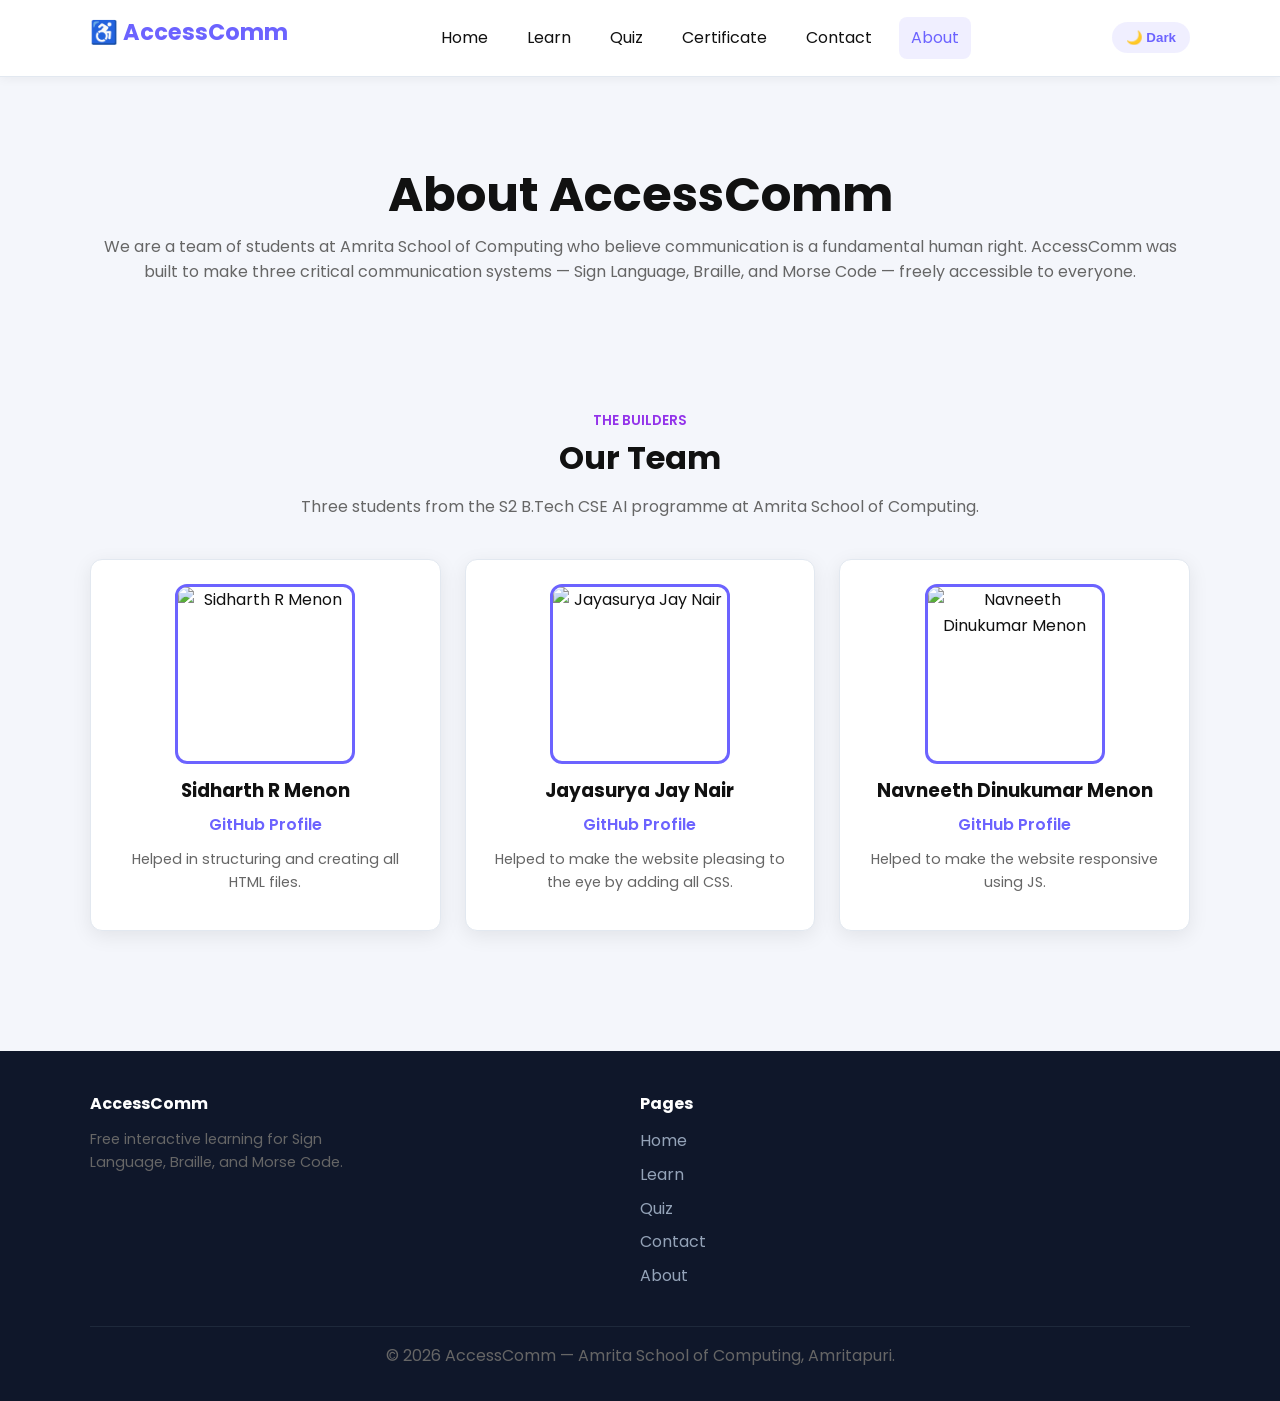
==== about.html @ b34367df "Add files via upload" ====
<!DOCTYPE html>
<html lang="en">
<head>
  <meta charset="UTF-8" />
  <meta name="viewport" content="width=device-width, initial-scale=1.0" />
  <title>AccessComm — About Us</title>
  <meta name="description" content="Learn about the AccessComm team and our mission to make communication accessible to everyone." />
  <meta name="keywords" content="about accesscomm, accessibility mission, disability communication team" />
  <meta property="og:title" content="About AccessComm" />
  <meta property="og:description" content="Our mission: universal communication for everyone." />
  <link rel="icon" href="favicon.svg" type="image/svg+xml" />
  <link rel="stylesheet" href="style.css" />
  <style>
    .about-hero { padding: 60px 0 30px; text-align: center; }
    .team-grid { display: grid; grid-template-columns: repeat(3,1fr); gap: 24px; margin-top: 2rem; }
     .team-card{
 text-align:center;

}
    .avatar { width: 80px; height: 80px; border-radius: 50%; margin: 0 auto 12px; font-size: 2.2rem; display: flex; align-items: center; justify-content: center; background: rgba(108,99,255,0.1); border: 3px solid var(--primary);}
  </style>
</head>
<body>

<header class="navbar">
  <div class="container nav-content">
    <h2 class="logo">AccessComm</h2>
    <nav class="nav-links" id="navLinks" aria-label="Main navigation">
      <a href="index.html">Home</a>
      <a href="learn.html">Learn</a>
      <a href="quiz.html">Quiz</a>
      <a href="certificate.html">Certificate</a>
      <a href="contact.html">Contact</a>
      <a href="about.html" class="active" aria-current="page">About</a>
    </nav>
    <div class="nav-actions">
      <button id="themeBtn" aria-label="Toggle dark mode">🌙 Dark</button>
      </button>
    </div>
  </div>
</header>

<main>

  <section class="about-hero" aria-labelledby="about-heading">
    <div class="container">
      <h1 id="about-heading">About AccessComm</h1>
      <p>We are a team of students at Amrita School of Computing who believe communication is a fundamental human right. AccessComm was built to make three critical communication systems — Sign Language, Braille, and Morse Code — freely accessible to everyone.</p>
    </div>
  </section>

  <!-- Team Cards -->
  <section style="padding:40px 0;" aria-labelledby="team-heading" id="team">
    <div class="container">
      <div class="section-header">
        <span class="section-tag">The Builders</span>
        <h2 id="team-heading">Our Team</h2>
        <p>Three students from the S2 B.Tech CSE AI programme at Amrita School of Computing.</p>
      </div>
      <div class="team-grid">
        <article class="card team-card" aria-labelledby="t1">
          <img src="images/Sidharth.jpeg"
     alt="Sidharth R Menon"
     class="avatar-img">
          <h3 id="t1">Sidharth R Menon</h3>

<a href="https://github.com/Sidharth-R-M"
   target="_blank"
   class="github-link">
   GitHub Profile
</a>

<p style="margin-top:10px;font-size:0.9rem;">
  Helped in structuring and creating all HTML files.
</p>
        </article>
        <article class="card team-card" aria-labelledby="t2">
          <img src="images/Jay.jpeg"
     alt="Jayasurya Jay Nair"
     class="avatar-img">
          <h3 id="t2">Jayasurya Jay Nair</h3>

<a href="https://github.com/dieanker"
   target="_blank"
   class="github-link">
   GitHub Profile
</a>

<p style="margin-top:10px;font-size:0.9rem;">
  Helped to make the website pleasing to the eye by adding all CSS.
</p>
        </article>
        <article class="card team-card" aria-labelledby="t3">
          <img src="images/Navneeth.jpeg"
     alt="Navneeth Dinukumar Menon"
     class="avatar-img">
          <h3 id="t3">Navneeth Dinukumar Menon</h3>

<a href="https://github.com/navneethdm"
   target="_blank"
   class="github-link">
   GitHub Profile
</a>

<p style="margin-top:10px;font-size:0.9rem;">
  Helped to make the website responsive using JS.
</p>
        </article>
      </div>
    </div>
  </section>
</main>

<footer>
  <div class="footer-grid">
    <div>
      <h4>AccessComm</h4>
      <p style="font-size:0.9rem;max-width:260px;">Free interactive learning for Sign Language, Braille, and Morse Code.</p>
    </div>
    <div>
      <h4>Pages</h4>
      <ul>
        <li><a href="index.html">Home</a></li>
        <li><a href="learn.html">Learn</a></li>
        <li><a href="quiz.html">Quiz</a></li>
        <li><a href="contact.html">Contact</a></li>
        <li><a href="about.html">About</a></li>
      </ul>
    </div>
  </div>
  <div class="footer-bottom">
    <p>© 2026 AccessComm — Amrita School of Computing, Amritapuri.</p>
  </div>
</footer>

<script src="script.js"></script>
</body>
</html>
---- style.css ----
@import url('https://fonts.googleapis.com/css2?family=Poppins:wght@400;500;600;700&display=swap');

:root{
 --primary:#6c63ff;
 --secondary:#9333ea;
 --bg:#f4f6fb;
 --card:#fff;
 --text:#111;
 --light:#666;
 --border:#e2e8f0;
 --shadow:0 5px 20px rgba(0,0,0,.08);
 --radius:12px;
}

body.dark{
 --bg:#0f172a;
 --card:#1e293b;
 --text:#f1f5f9;
 --light:#94a3b8;
 --border:#334155;
}

*{
 margin:0;
 padding:0;
 box-sizing:border-box;
}

html{
 scroll-behavior:smooth;
}

body{
 font-family:Poppins,sans-serif;
 background:var(--bg);
 color:var(--text);
 line-height:1.6;
}

h1{
 font-size:clamp(2rem,4vw,3rem);
}

h2{
 font-size:clamp(1.5rem,3vw,2rem);
 margin-bottom:10px;
}

p{
 color:var(--light);
 margin-bottom:12px;
}

a{
 text-decoration:none;
 color:var(--primary);
 transition:.3s;
}

a:hover{
 color:var(--secondary);
}

img{
 width:100%;
 display:block;
 border-radius:10px;
}

.container{
 width:90%;
 max-width:1100px;
 margin:auto;
 padding:20px 0;
}

/* NAVBAR */

.navbar{
 position:sticky;
 top:0;
 background:var(--card);
 border-bottom:1px solid var(--border);
 box-shadow:0 2px 10px rgba(0,0,0,.05);
 z-index:1000;
}

.nav-content{
 display:flex;
 justify-content:space-between;
 align-items:center;
 padding:15px 0;
}

.logo{
 font-size:1.4rem;
 font-weight:700;
 color:var(--primary);
}

.logo::before{
 content:"♿ ";
}

.nav-links{
 display:flex;
 gap:15px;
}

.nav-links a{
 padding:8px 12px;
 border-radius:8px;
 color:var(--text);
}

.nav-links a:hover,
.nav-links .active{
 background:rgba(108,99,255,.1);
 color:var(--primary);
}

#themeBtn{
 padding:8px 14px;
 border:none;
 border-radius:30px;
 cursor:pointer;
 background:rgba(108,99,255,.1);
 color:var(--primary);
 font-weight:600;
}

#themeBtn:hover{
 background:var(--primary);
 color:#fff;
}

/* HERO */

.hero{
 text-align:center;
 padding:80px 20px;
 background:linear-gradient(135deg,#eef2ff,#faf5ff);
 position:relative;
 overflow:hidden;
}

body.dark .hero{
 background:linear-gradient(135deg,#1e1b4b,#2d1b4e);
}

.hero::before{
 content:"";
 position:absolute;
 width:250px;
 height:250px;
 border-radius:50%;
 background:rgba(108,99,255,.1);
 top:-80px;
 right:-80px;
}

.hero h1{
 margin-bottom:15px;
}

.hero p{
 max-width:600px;
 margin:auto auto 25px;
 font-size:1.1rem;
}

/* BUTTONS */

.btn,
button{
 display:inline-block;
 padding:12px 24px;
 border:none;
 border-radius:8px;
 cursor:pointer;
 font-weight:600;
 transition:.3s;
}

.btn:hover,
button:hover{
 transform:translateY(-2px);
}

.gradient,
.download-btn{
 background:linear-gradient(90deg,var(--primary),var(--secondary));
 color:#fff;
}

.btn-outline,
.cert-btn{
 background:none;
 border:2px solid var(--primary);
 color:var(--primary);
}

.btn-outline:hover,
.cert-btn:hover{
 background:var(--primary);
 color:#fff;
}

/* CARDS */

.cards{
 display:flex;
 flex-wrap:wrap;
 gap:20px;
 margin-top:40px;
}

.card,
.stat-card,
.certificate{
 background:var(--card);
 border:1px solid var(--border);
 border-radius:var(--radius);
 box-shadow:var(--shadow);
}

.card{
 flex:1;
 min-width:240px;
 padding:24px;
 transition:.3s;
}

.card:hover{
 transform:translateY(-5px);
}

.cards>.card{
 display:flex;
 flex-direction:column;
 gap:10px;
}

/* GRID */

.grid{
 display:grid;
 grid-template-columns:repeat(6,1fr);
 gap:12px;
 margin-top:20px;
}

.grid .card{
 text-align:center;
 padding:15px 10px;
 min-width:auto;
}

/* SECTION */

.section-header{
 text-align:center;
 margin-bottom:40px;
}

.section-tag{
 color:var(--secondary);
 font-size:.85rem;
 font-weight:600;
 text-transform:uppercase;
}

/* FORM */

.form-section{
 padding:40px 0;
}

.form-group{
 margin-bottom:18px;
}

.form-group label{
 display:block;
 margin-bottom:6px;
 font-weight:600;
}

.form-group input,
.form-group textarea,
.form-group select,
#textInput{
 width:100%;
 padding:12px;
 border:2px solid var(--border);
 border-radius:8px;
 background:var(--card);
 color:var(--text);
 outline:none;
 transition:.3s;
}

.form-group input:focus,
.form-group textarea:focus,
.form-group select:focus,
#textInput:focus{
 border-color:var(--primary);
}

.radio-group,
.check-group{
 display:flex;
 flex-wrap:wrap;
 gap:15px;
 margin-top:10px;
}

/* TABLE */

.table-wrap{
 overflow:auto;
 margin:30px 0;
 border-radius:var(--radius);
 box-shadow:var(--shadow);
}

table{
 width:100%;
 border-collapse:collapse;
 background:var(--card);
}

caption{
 padding:14px;
 background:var(--primary);
 color:#fff;
 font-weight:700;
 text-align:left;
}

th,td{
 padding:12px 16px;
 text-align:left;
 border-bottom:1px solid var(--border);
}

th{
 background:var(--primary);
 color:#fff;
}

tr:nth-child(even){
 background:rgba(108,99,255,.03);
}

tr:hover{
 background:rgba(108,99,255,.06);
}

/* DETAILS */

details{
 background:var(--card);
 border:1px solid var(--border);
 border-radius:8px;
 margin-bottom:10px;
 overflow:hidden;
}

summary{
 padding:14px;
 cursor:pointer;
 font-weight:600;
}

details p{
 padding:0 14px 14px;
}

/* QUIZ */

.progress-bar{
 width:100%;
 height:10px;
 background:var(--border);
 border-radius:10px;
 margin-bottom:15px;
}

#progressFill{
 height:100%;
 width:0%;
 border-radius:10px;
 background:linear-gradient(90deg,var(--primary),var(--secondary));
 transition:.3s;
}

/* CERTIFICATE */

.certificate{
 max-width:700px;
 margin:40px auto;
 padding:50px 30px;
 text-align:center;
 border:3px solid var(--primary);
 position:relative;
}

.certificate::before{
 content:"🏆";
 position:absolute;
 top:-22px;
 left:50%;
 transform:translateX(-50%);
 font-size:2rem;
 background:var(--card);
 padding:0 10px;
}

#certName{
 display:inline-block;
 border-bottom:2px solid var(--text);
 padding:5px 30px;
 margin:10px 0;
 color:var(--primary);
 font-size:1.5rem;
}

/* MORSE */

#output{
 margin-top:12px;
 padding:14px;
 border-radius:8px;
 background:rgba(108,99,255,.08);
 border:1px solid var(--border);
 color:var(--primary);
 font-family:monospace;
 min-height:50px;
}

/* LIST */

.styled-list{
 list-style:none;
}

.styled-list li{
 padding:8px 0 8px 20px;
 position:relative;
 color:var(--light);
}

.styled-list li::before{
 content:"▸";
 position:absolute;
 left:0;
 color:var(--primary);
}

/* FOOTER */

footer{
 background:#0f172a;
 color:#94a3b8;
 padding:40px 20px 20px;
 margin-top:60px;
}

.footer-grid{
 display:grid;
 grid-template-columns:2fr 1fr 1fr;
 gap:40px;
 max-width:1100px;
 margin:auto auto 30px;
}

footer h4{
 color:#fff;
 margin-bottom:12px;
}

footer ul{
 list-style:none;
}

footer li{
 margin-bottom:8px;
}

footer a{
 color:#94a3b8;
}

footer a:hover{
 color:#fff;
}

.footer-bottom{
 border-top:1px solid #1e293b;
 padding-top:16px;
 text-align:center;
 max-width:1100px;
 margin:auto;
}


/* Fieldset */

fieldset {
  border: none;
  padding: 0;
  margin: 0 0 20px 0;
}

legend {
  font-weight: 600;
  margin-bottom: 15px;
  padding: 0;
}

/* TEAM IMAGES */

.avatar-img{
 width:180px;
 height:180px;
 object-fit:cover;
 border-radius:12px;
 border:3px solid var(--primary);
 margin:0 auto 12px;
 display:block;
}

.github-link{
 display:inline-block;
 margin-top:6px;
 text-decoration:none;
 color:var(--primary);
 font-weight:600;
}

.github-link:hover{
 text-decoration:underline;
}
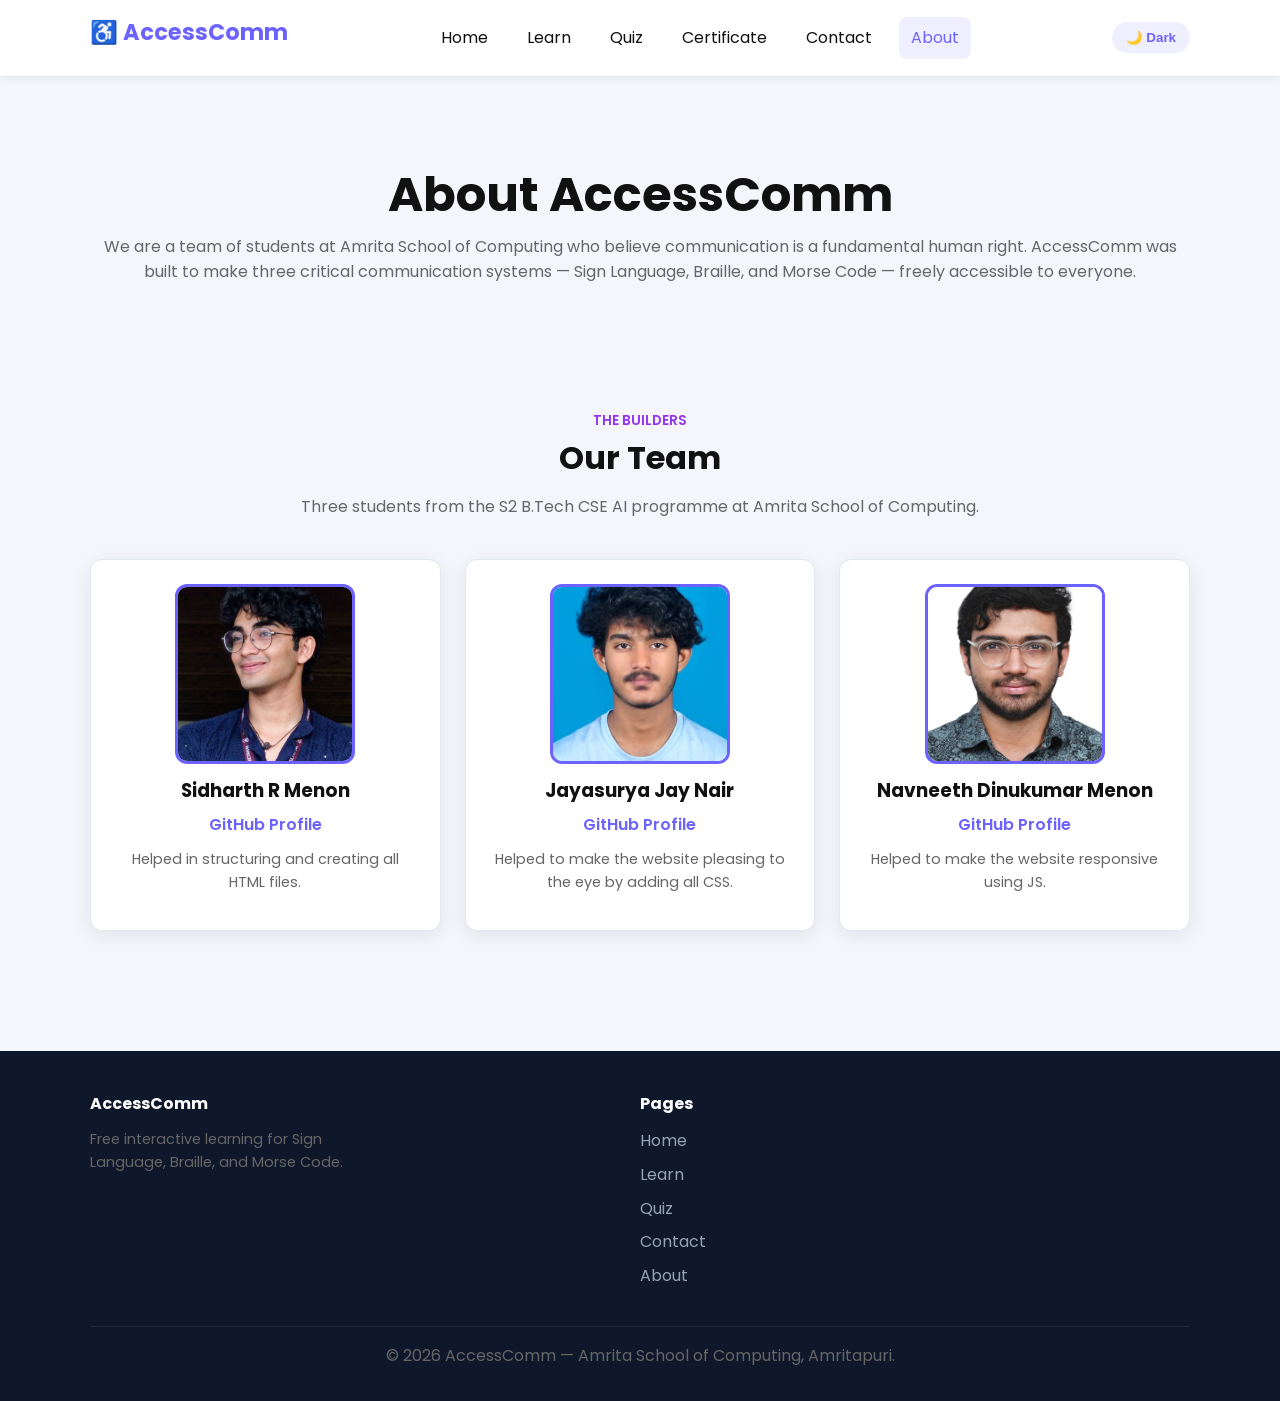
==== commit 051885c6: "Update about.html" ====
--- a/about.html
+++ b/about.html
@@ -59,7 +59,7 @@
       </div>
       <div class="team-grid">
         <article class="card team-card" aria-labelledby="t1">
-          <img src="images/Sidharth.jpeg"
+          <img src="Sidharth.jpeg"
      alt="Sidharth R Menon"
      class="avatar-img">
           <h3 id="t1">Sidharth R Menon</h3>
@@ -75,7 +75,7 @@
 </p>
         </article>
         <article class="card team-card" aria-labelledby="t2">
-          <img src="images/Jay.jpeg"
+          <img src="Jay.jpeg"
      alt="Jayasurya Jay Nair"
      class="avatar-img">
           <h3 id="t2">Jayasurya Jay Nair</h3>
@@ -91,7 +91,7 @@
 </p>
         </article>
         <article class="card team-card" aria-labelledby="t3">
-          <img src="images/Navneeth.jpeg"
+          <img src="Navneeth.jpeg"
      alt="Navneeth Dinukumar Menon"
      class="avatar-img">
           <h3 id="t3">Navneeth Dinukumar Menon</h3>
@@ -135,4 +135,4 @@
 
 <script src="script.js"></script>
 </body>
-</html>+</html>
